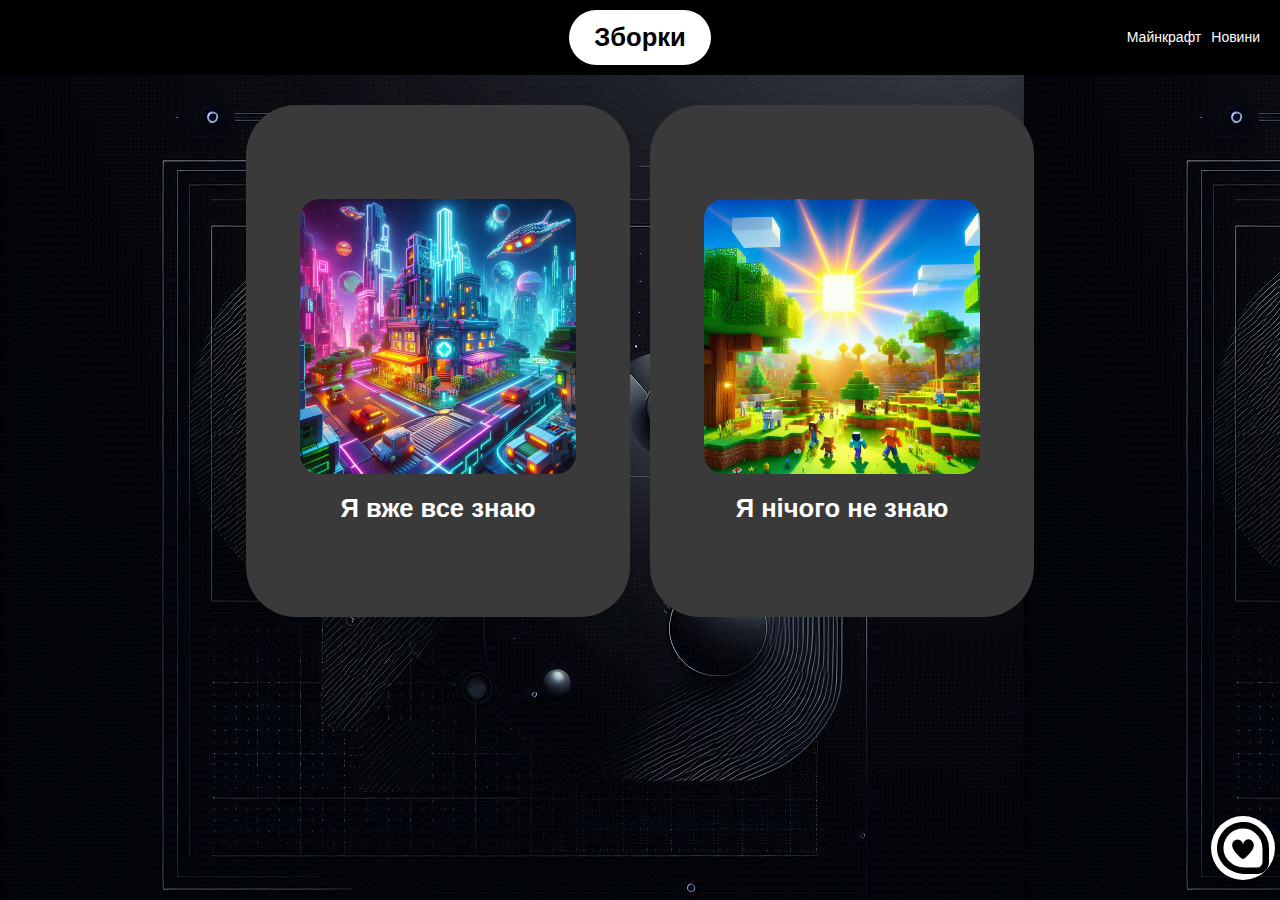
==== index.html @ 1f60129a "Update index.html" ====
<!DOCTYPE html>
<html lang="uk">
<head>
    <meta charset="UTF-8">
    <meta name="viewport" content="width=device-width, initial-scale=1.0">
    <title>Сайт за макетом</title>
    <style>
        * {
            margin: 0;
            padding: 0;
            box-sizing: border-box;
        }
        body {
            font-family: Arial, sans-serif;
            background: url(темний\ фон\ для\ сайта.png)
        }
        .menu {
            display: flex;
            justify-content: center;
            align-items: center;
            background: black;
            padding: 10px 20px;
            color: white;
            position: relative;
        }
        .menu .right {
            font-size: 14px;
            display: flex;
            gap: 10px;
            position: absolute;
            right: 20px;
        }
        .center-btn {
            font-size: 2vw;
            background: white;
            color: black;
            padding: 1vw 2vw;
            text-decoration: none;
            border-radius: 50px;
            font-weight: bold;
            transition: transform 0.3s;
        }
        .center-btn:hover {
            transform: scale(1.1);
        }
        .container {
            display: flex;
            align-items: center;
            justify-content: center;
            padding: 20px;
            gap: 20px;
            position: relative;
            flex-wrap: wrap;
        }
        .left {
            position: relative;
            width: 30%;
            text-align: center;
           
        }
        .left img {
            width: 100%;
            height: auto;
            max-width: 100%;
        }
        .left p {
            margin-top: 10px;
            font-size: 1.2vw;
            color: #f3f3f3;
        }
        .cards {
            display: flex;
            gap: 20px;
            justify-content: center;
            align-items: center;
            flex-wrap: wrap;
            margin-top: 30px;
        }
        .card-btn {
            display: flex;
            flex-direction: column;
            align-items: center;
            justify-content: center;
            width: 30vw;
            height: 40vw;
            background: rgb(58, 58, 58);
            color: rgb(255, 255, 255);
            font-size: 2vw;
            text-decoration: none;
            font-weight: bold;
            border-radius: 50px;
            transition: transform 0.3s;
            text-align: center;
            padding: 20px;
        }
        .card-btn img {
            width: 80%;
            height: auto;
            border-radius: 20px;
            margin-bottom: 20px;
        }
        .card-btn:hover {
            transform: scale(1.05);
        }
        .round-btn {
            position: fixed;
            bottom: 20px;
            right: 5px;
            width: 5vw;
            height: 5vw;
            background: white;
            border-radius: 50%;
            display: flex;
            justify-content: center;
            align-items: center;
            box-shadow: 0px 4px 6px rgba(0, 0, 0, 0.2);
            transition: transform 0.3s;
        }
        .round-btn img {
            width: 80%;
            height: 80%;
        }
        .round-btn:hover {
            transform: scale(1.1);
        }
        .nu{
            color:white;
            text-decoration: none;
        }
        .main{
            color:white;
            text-decoration: none;
        }

        @media (max-width: 768px) {
            .left {
                width: 100%;
            }
            .card-btn {
                width: 90%;
                height: auto;
                font-size: 4vw;
            }
            .round-btn {
                width: 5px;
                height: 5px;
            }
            .left p {
                font-size: 3vw;
            }
        }
    </style>
</head>
<body>
    <div class="menu">
        <a href="https://kibergus228.github.io/zborki/zborki.html" class="center-btn">Зборки</a>
        <div class="right">
            <a href="https://www.youtube.com/results?search_query=%D0%BC%D0%B0%D0%B9%D0%BD%D0%BA%D1%80%D0%B0%D1%84%D1%82" class="main">Майнкрафт</a>
           <a href="https://kibergus228.github.io/zborki/nu.html" class="nu">Новини</a>
        </div>
    </div>
        <div class="cards">
            <a href="https://kibergus228.github.io/zborki/zborki.html" class="card-btn">
                <img src="./Minecraft in cyberpunk style.png">
                Я вже все знаю
            </a>
            <a href="https://www.youtube.com/results?search_query=%D0%BC%D0%B0%D0%B9%D0%BD%D0%BA%D1%80%D0%B0%D1%84%D1%82" class="card-btn">
                <img src="./пейзаж в стилі майнкрафт.png">
                Я нічого не знаю
            </a>
        </div>
    </div>
    <a href="#" class="round-btn">
        <img src="free-icon-font-comment-heart-5068740.svg">
    </a>
    <div class="container">
        <div class="left">
            
            <p> </p>
        </div>
</body>
</html>
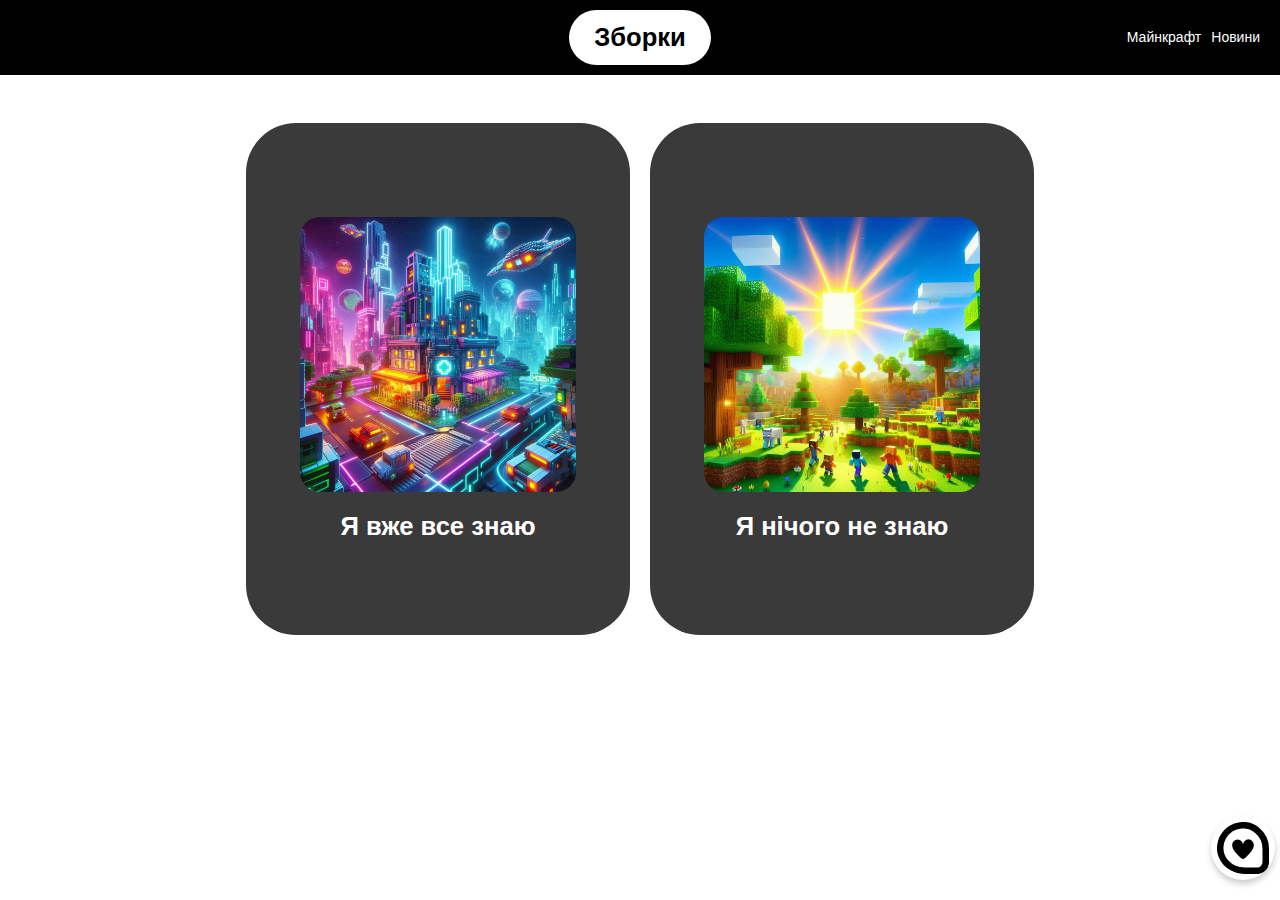
==== commit 288e3f0d: "Update index.html" ====
--- a/index.html
+++ b/index.html
@@ -12,7 +12,7 @@
         }
         body {
             font-family: Arial, sans-serif;
-            background: url(темний\ фон\ для\ сайта.png)
+            background: url(/css/темний\ фон\ для\ сайта.png)
         }
         .menu {
             display: flex;
@@ -123,16 +123,35 @@
         .round-btn:hover {
             transform: scale(1.1);
         }
-        .nu{
-            color:white;
+        .menu .right {
+            font-size: 14px;
+            display: flex;
+            gap: 10px;
+            position: absolute;
+            right: 20px;
+        }
+        .main, .nu {
+            color: white;
             text-decoration: none;
-        }
-        .main{
-            color:white;
-            text-decoration: none;
-        }
-
-        @media (max-width: 768px) {
+            transition: transform 0.3s;
+        }
+        .main:hover, .nu:hover {
+            transform: scale(1.1);
+        }
+        
+        .q{
+            color: rgb(255, 255, 255);
+            display: flex;
+            justify-content: center;
+            align-items: center;
+            transform: scale(1.1);
+        }
+
+        @media (max-width: 768px)
+         {
+            .nu{
+                width: 100%;
+            }
             .left {
                 width: 100%;
             }
@@ -156,8 +175,11 @@
         <a href="https://kibergus228.github.io/zborki/zborki.html" class="center-btn">Зборки</a>
         <div class="right">
             <a href="https://www.youtube.com/results?search_query=%D0%BC%D0%B0%D0%B9%D0%BD%D0%BA%D1%80%D0%B0%D1%84%D1%82" class="main">Майнкрафт</a>
-           <a href="https://kibergus228.github.io/zborki/nu.html" class="nu">Новини</a>
+            <a href="https://kibergus228.github.io/zborki/nu.html" class="nu">Новини</a>
         </div>
+    </div>
+    <div class="q">
+    <p>ти знаєш що таке майнкрафт?</p>
     </div>
         <div class="cards">
             <a href="https://kibergus228.github.io/zborki/zborki.html" class="card-btn">
@@ -175,8 +197,8 @@
     </a>
     <div class="container">
         <div class="left">
-            
-            <p> </p>
+            <img src="" >
+            <p></p>
         </div>
 </body>
 </html>
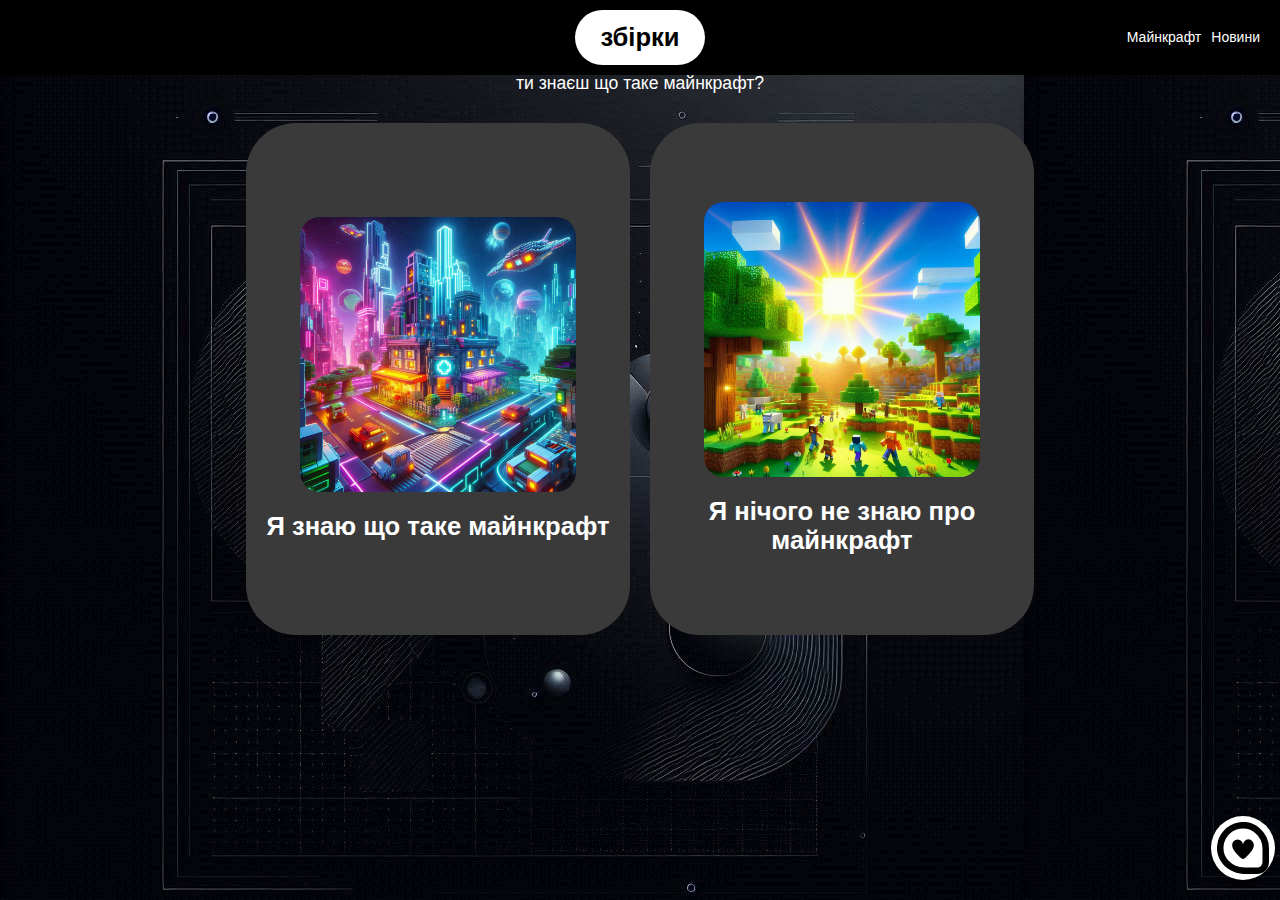
==== commit c080301f: "Update index.html" ====
--- a/index.html
+++ b/index.html
@@ -3,7 +3,7 @@
 <head>
     <meta charset="UTF-8">
     <meta name="viewport" content="width=device-width, initial-scale=1.0">
-    <title>Сайт за макетом</title>
+    <title>збірки</title>
     <style>
         * {
             margin: 0;
@@ -12,7 +12,7 @@
         }
         body {
             font-family: Arial, sans-serif;
-            background: url(/css/темний\ фон\ для\ сайта.png)
+            background: url(./темний\ фон\ для\ сайта.png)
         }
         .menu {
             display: flex;
@@ -172,9 +172,9 @@
 </head>
 <body>
     <div class="menu">
-        <a href="https://kibergus228.github.io/zborki/zborki.html" class="center-btn">Зборки</a>
+        <a href="https://kibergus228.github.io/zborki/zborki.html" class="center-btn">збірки</a>
         <div class="right">
-            <a href="https://www.youtube.com/results?search_query=%D0%BC%D0%B0%D0%B9%D0%BD%D0%BA%D1%80%D0%B0%D1%84%D1%82" class="main">Майнкрафт</a>
+            <a href="https://uk.wikipedia.org/wiki/Minecraft" class="main">Майнкрафт</a>
             <a href="https://kibergus228.github.io/zborki/nu.html" class="nu">Новини</a>
         </div>
     </div>
@@ -184,15 +184,15 @@
         <div class="cards">
             <a href="https://kibergus228.github.io/zborki/zborki.html" class="card-btn">
                 <img src="./Minecraft in cyberpunk style.png">
-                Я вже все знаю
+                Я знаю що таке майнкрафт
             </a>
-            <a href="https://www.youtube.com/results?search_query=%D0%BC%D0%B0%D0%B9%D0%BD%D0%BA%D1%80%D0%B0%D1%84%D1%82" class="card-btn">
+            <a href="https://uk.wikipedia.org/wiki/Minecraft" class="card-btn">
                 <img src="./пейзаж в стилі майнкрафт.png">
-                Я нічого не знаю
+                Я нічого не знаю про майнкрафт
             </a>
         </div>
     </div>
-    <a href="#" class="round-btn">
+    <a href="https://kibergus228.github.io/zborki/zvazok.html" class="round-btn">
         <img src="free-icon-font-comment-heart-5068740.svg">
     </a>
     <div class="container">
@@ -202,8 +202,3 @@
         </div>
 </body>
 </html>
-
-
-
-
-
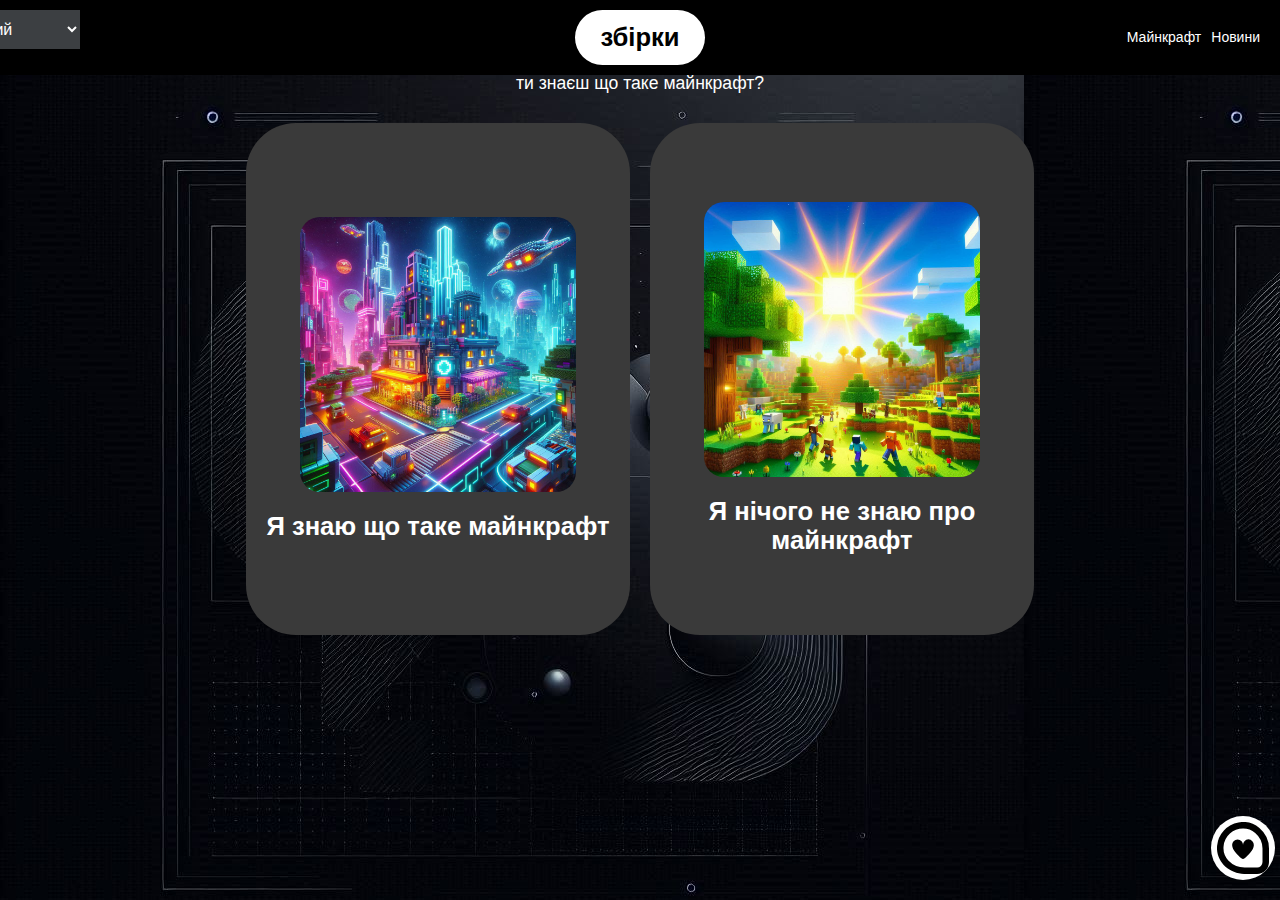
==== commit e5bc7ae4: "Update index.html" ====
--- a/index.html
+++ b/index.html
@@ -168,9 +168,38 @@
                 font-size: 3vw;
             }
         }
+        .color-select {
+            position: fixed;
+            top: 10px;
+            right: 1200px;
+            background-color: #3c3f42;
+            color: white;
+            padding: 10px 20px;
+            border: none;
+            font-size: 16px;
+            z-index: 10;
+        }
     </style>
 </head>
 <body>
+    <select class="color-select" onchange="changeColor()">
+        <option value="" data-image="url('./мінімальний\ білийфон\ для\ сайта.png')">Білий</option>
+        <option value="" data-image="url('./темний\ фон\ для\ сайта.png')">Чорний</option>
+        <option value="" data-image="url('./червоний\ фон\ для\ сайта.png')">Червоний</option>
+        <option value="" data-image="url('./мінімальний\ зелений\ фон\ для\ сайта.png')">Зелений</option>
+        <option value="" data-image="url('./мінімальний\ синій\ фон\ для\ сайта.png')">Синій</option>
+    </select>
+    
+    <script>
+        function changeColor() {
+            const select = document.querySelector('.color-select');
+            const selectedOption = select.options[select.selectedIndex];
+            const selectedColor = selectedOption.value;
+            const selectedImage = selectedOption.getAttribute('data-image');
+            document.body.style.backgroundColor = selectedColor;
+            document.body.style.backgroundImage = selectedImage;
+        }
+    </script>
     <div class="menu">
         <a href="https://kibergus228.github.io/zborki/zborki.html" class="center-btn">збірки</a>
         <div class="right">
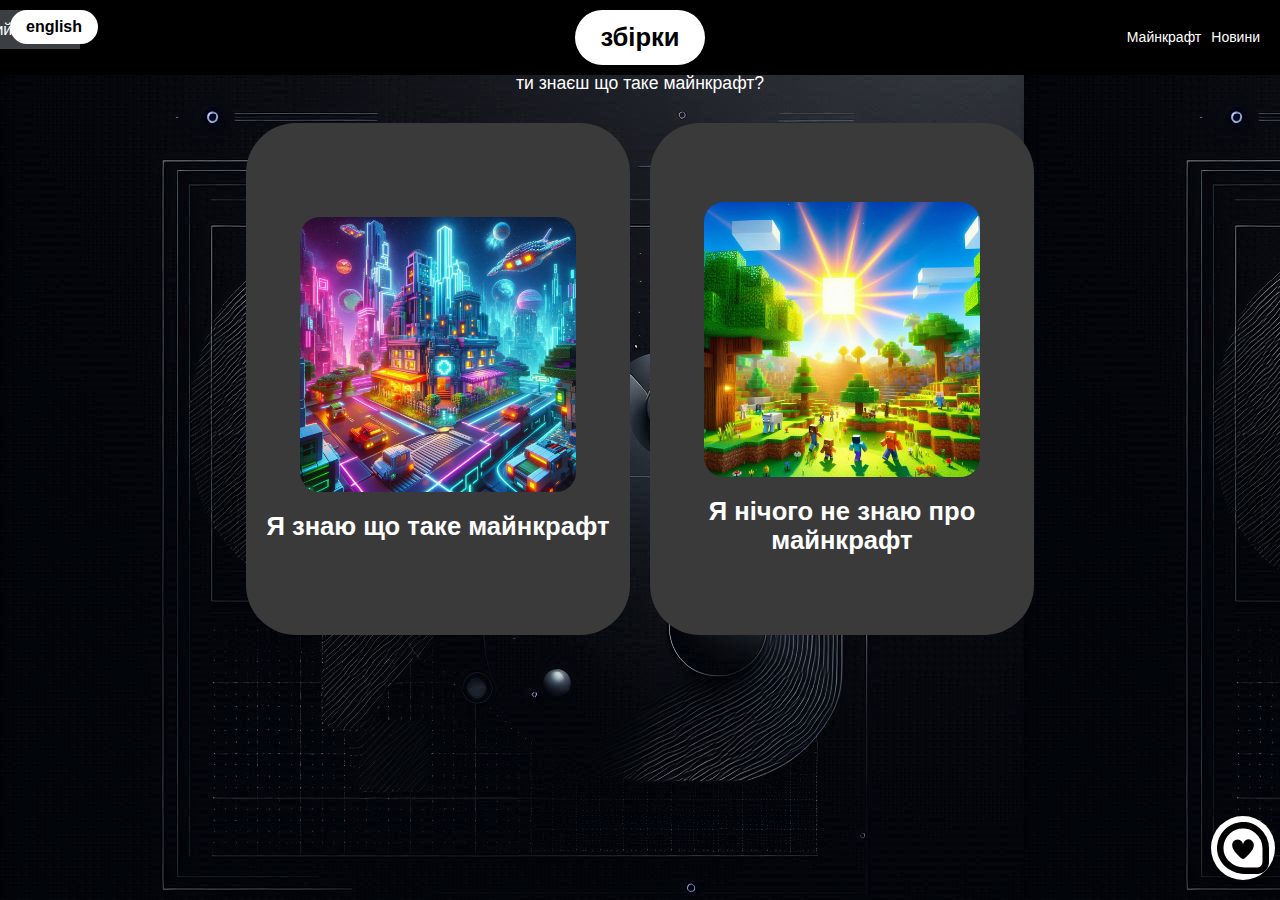
==== commit 9ea826c5: "Update index.html" ====
--- a/index.html
+++ b/index.html
@@ -179,6 +179,23 @@
             font-size: 16px;
             z-index: 10;
         }
+                .left-top-btn {
+    position: absolute;
+    top: 10px;
+    left: 10px;
+    background: white;
+    color: black;
+    padding: 8px 16px;
+    border-radius: 25px;
+    text-decoration: none;
+    font-weight: bold;
+    transition: transform 0.3s;
+    z-index: 100;
+}
+.left-top-btn:hover {
+    transform: scale(1.1);
+}
+
     </style>
 </head>
 <body>
@@ -200,6 +217,7 @@
             document.body.style.backgroundImage = selectedImage;
         }
     </script>
+     <a href="https://kibergus228.github.io/zborki/" class="left-top-btn">english</a>
     <div class="menu">
         <a href="https://kibergus228.github.io/zborki/zborki.html" class="center-btn">збірки</a>
         <div class="right">
